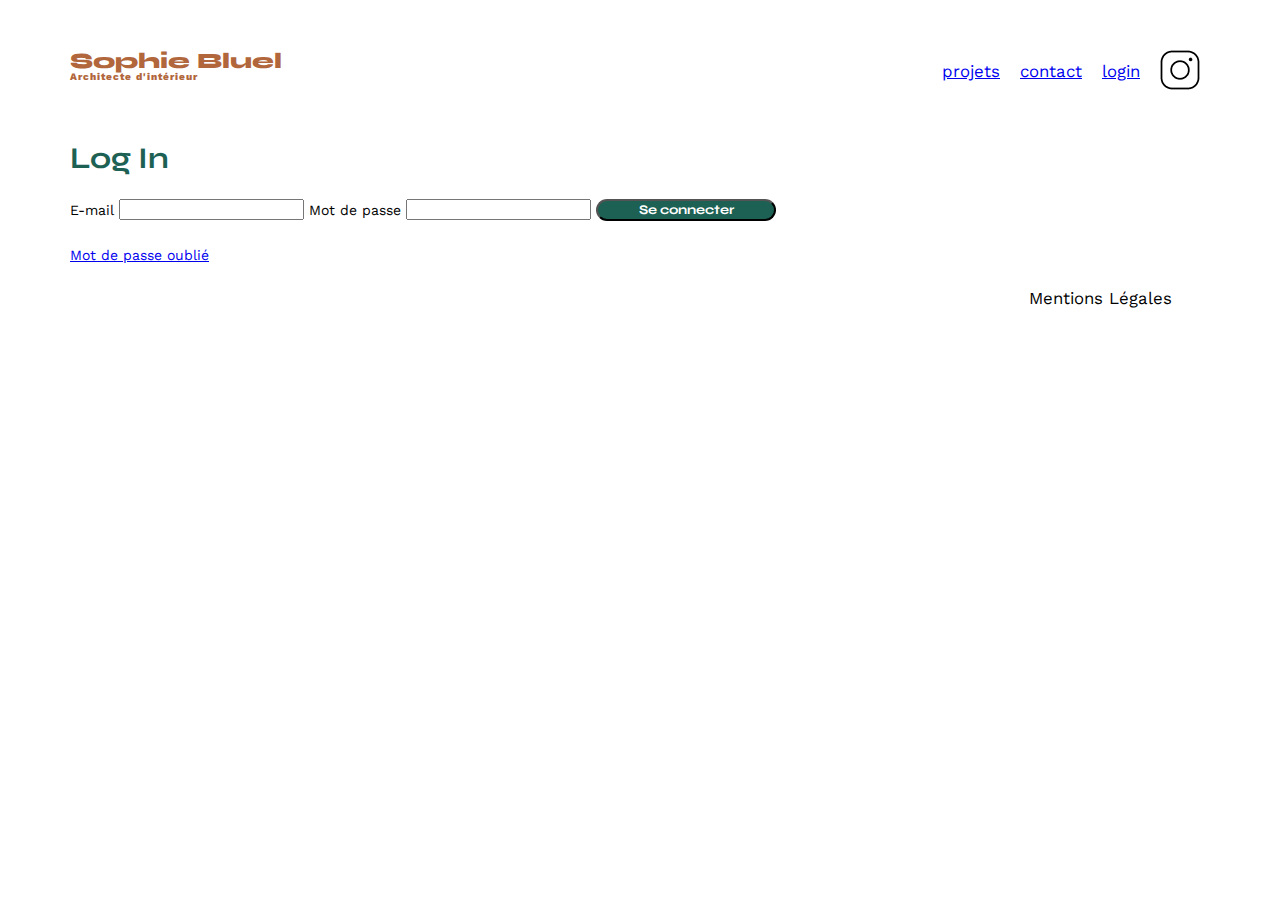
==== FrontEnd/login.html @ 6e998dd1 "#" ====
<!DOCTYPE html>
<html lang="fr">
  <head>
    <meta charset="UTF-8" />
    <title>Sophie Bluel - Architecte d'intérieur</title>
    <meta name="viewport" content="width=device-width, initial-scale=1.0" />
    <link rel="preconnect" href="https://fonts.googleapis.com" />
    <link rel="preconnect" href="https://fonts.gstatic.com" crossorigin />
    <link
      href="https://fonts.googleapis.com/css2?family=Syne:wght@700;800&family=Work+Sans&display=swap"
      rel="stylesheet"
    />
    <meta name="description" content="" />
    <link rel="stylesheet" href="./assets/style.css" />
    <script src="JavaScript/login.js" defer></script>
  </head>
  <body>
    <header>
      <h1>Sophie Bluel <span>Architecte d'intérieur</span></h1>
      <nav>
        <ul>
          <li><a href="index.html#portfolio">projets</a></li>
          <li><a href="index.html#contact">contact</a></li>
          <li><a href="login.html">login</a></li>
          <li><img src="./assets/icons/instagram.png" alt="Instagram" /></li>
        </ul>
      </nav>
    </header>
    <main>
      <div class="form">
        <h2>Log In</h2>
        <form id="loginform" action="#" method="post">
          <label for="email">E-mail</label>
          <input type="email" name="email" id="email" required />
          <label for="password">Mot de passe</label>
          <input type="password" name="password" id="password" required />
          <input type="submit" value="Se connecter" id="submitButton" />
        </form>
        <p><a href="#">Mot de passe oublié</a></p>
      </div>
    </main>

    <footer>
      <nav>
        <ul>
          <li>Mentions Légales</li>
        </ul>
      </nav>
    </footer>
  </body>
</html>
---- FrontEnd/assets/style.css ----
html, body, div, span, applet, object, iframe,
h1, h2, h3, h4, h5, h6, p, blockquote, pre,
a, abbr, acronym, address, big, cite, code,
del, dfn, em, img, ins, kbd, q, s, samp,
small, strike, strong, sub, sup, tt, var,
b, u, i, center,
dl, dt, dd, ol, ul, li,
fieldset, form, label, legend,
table, caption, tbody, tfoot, thead, tr, th, td,
article, aside, canvas, details, embed,
figure, figcaption, footer, header, hgroup,
menu, nav, output, ruby, section, summary,
time, mark, audio, video {
	margin: 0;
	padding: 0;
	border: 0;
	font-size: 100%;
	font: inherit;
	vertical-align: baseline;
}
/* HTML5 display-role reset for older browsers */
article, aside, details, figcaption, figure,
footer, header, hgroup, menu, nav, section {
	display: block;
}
body {
	line-height: 1;
}
ol, ul {
	list-style: none;
}
blockquote, q {
	quotes: none;
}
blockquote:before, blockquote:after,
q:before, q:after {
	content: '';
	content: none;
}
table {
	border-collapse: collapse;
	border-spacing: 0;
}
/** end reset css**/
body {
	max-width: 1140px;
	margin:auto;
	font-family: 'Work Sans' ;
	font-size: 14px;
}
header {
	display: flex;
	justify-content: space-between;
	margin: 50px 0
}
section {
	margin: 50px 0
}
.div-container {
    min-width: 550px;
	width: 50%;
    display: flex;
    justify-content: space-evenly;
    margin: 35px auto;
}
.div-container > * {
	padding: 10px 20px;
	border: 1px solid #1D6154;
	border-radius: 25px;
	font-family: 'Syne';
	color: #1D6154;
	cursor: pointer;
}
.div-container > *:hover{
	background-color: #1D6154;
	color: white;
}
h1{
	display: flex;
	flex-direction: column;
	font-family: 'Syne';
	font-size: 22px;
	font-weight: 800;
	color: #B1663C
}

h1 > span {
	font-family: 'Work Sans';
	font-size:10px;
	letter-spacing: 0.1em;
;
}

h2{
	font-family: 'Syne';
	font-weight: 700;
	font-size: 30px;
	color: #1D6154
}
nav ul {
	display: flex;
	align-items: center;
	list-style-type: none;

}
nav li {
	padding: 0 10px;
	font-size: 1.2em;
}

li:hover {
	color: #B1663C;
}
#introduction {
	display: flex;
	align-items: center;
}
#introduction figure {
	flex: 1
}
#introduction img {
	display: block;
	margin: auto;
	width: 80%;
}

#introduction article {
	flex: 1
}
#introduction h2 {
	margin-bottom: 1em;
}

#introduction p {
	margin-bottom: 0.5em;
}
#portfolio h2 {
	text-align: center;
	margin-bottom: 1em;
}
.gallery {
	width: 100%;
	display: grid;
	grid-template-columns: 1fr 1fr 1fr;
	grid-column-gap: 20px;
	grid-row-gap: 20px;
}

.gallery img {
	width: 100%;
	height: 500px;
    overflow: hidden;
	object-fit: cover;
}
.modal-gallery {
    width: 100%;
	display: grid;
	grid-template-columns: 1fr 1fr 1fr 1fr 1fr;
	grid-column-gap: 20px;
	grid-row-gap: 20px;
}
.modal-gallery img {
	width: 100%;
}

#contact {
	width: 50%;
margin: auto;
}
#contact > * {
	text-align: center;

}
#contact h2{
	margin-bottom: 20px;
}
#contact form {
	text-align: left;
	margin-top:30px;
	display: flex;
	flex-direction: column;
}

#contact input {
	height: 50px;
	font-size: 1.2em;
	border: none;
	box-shadow: 0px 4px 14px rgba(0, 0, 0, 0.09);
}
#contact label {
	margin: 2em 0 1em 0;
}
#contact textarea {
	border: none;
	box-shadow: 0px 4px 14px rgba(0, 0, 0, 0.09);
}

input[type="submit"]{
	font-family: 'Syne';
	font-weight: 700;
	color: white;
	background-color: #1D6154;
	margin : 2em auto ;
	width: 180px;
	text-align: center;
	border-radius: 60px ;
}

footer nav ul {
	display: flex;
	justify-content: flex-end;
	margin: 2em
}
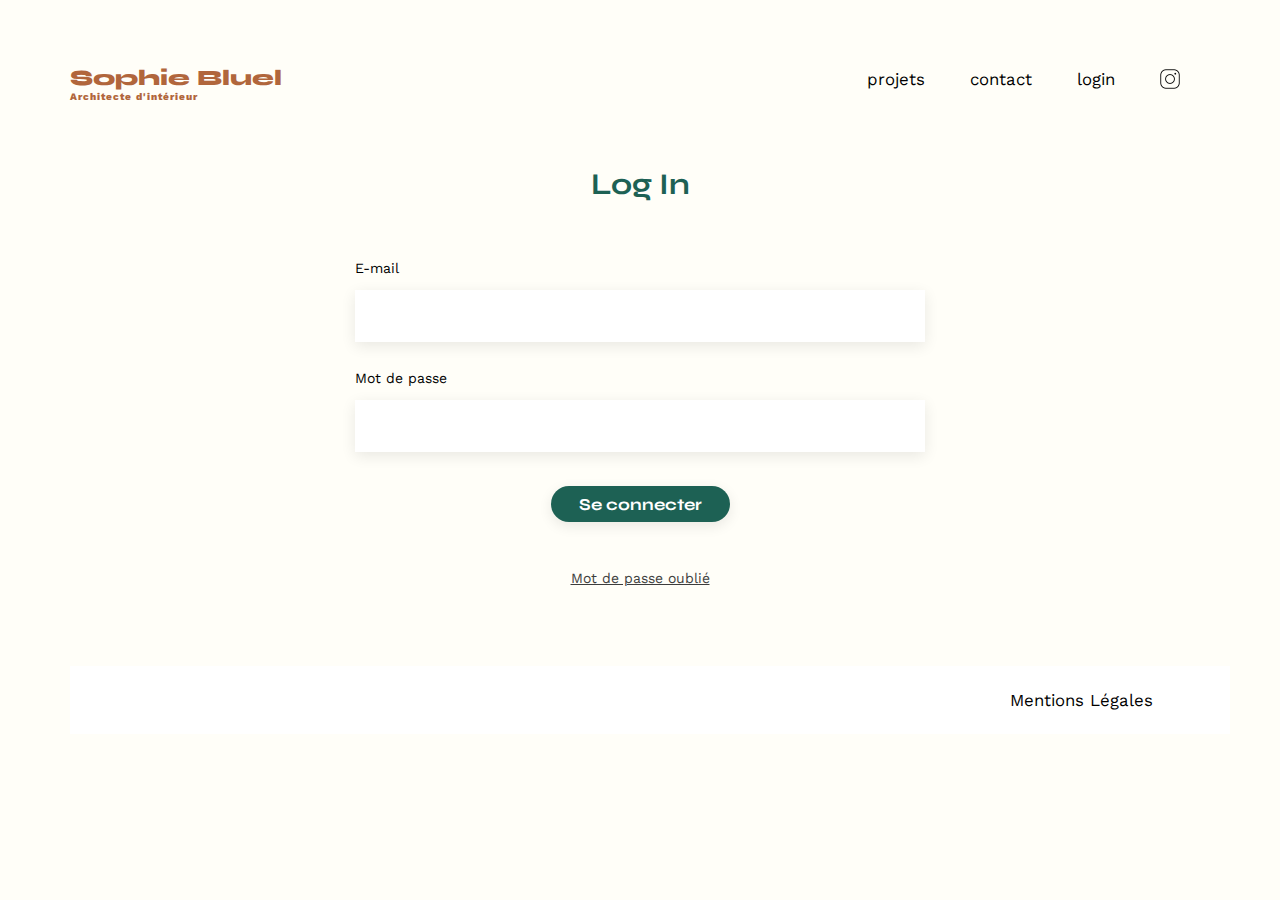
==== commit 7cd2e96b: "css edits" ====
--- a/FrontEnd/login.html
+++ b/FrontEnd/login.html
@@ -11,7 +11,7 @@
       rel="stylesheet"
     />
     <meta name="description" content="" />
-    <link rel="stylesheet" href="./assets/style.css" />
+    <link rel="stylesheet" href="./assets/styles2.css" />
     <script src="JavaScript/login.js" defer></script>
   </head>
   <body>
--- a/FrontEnd/assets/styles2.css
+++ b/FrontEnd/assets/styles2.css
@@ -0,0 +1,132 @@
+
+.form {
+	width: 50%;
+	margin: auto;
+}
+.form > * {
+	text-align: center;
+	
+}
+.form h2{
+	margin-bottom: 20px;
+}
+.form form {
+	text-align: left;
+	margin-top:30px;
+	display: flex;
+	flex-direction: column;
+}
+
+.form input {
+	height: 50px;
+	font-size: 1.2em;
+	border: none;
+	box-shadow: 0px 4px 14px rgba(0, 0, 0, 0.09);
+}
+
+.form select {
+	height: 50px;
+	font-size: 1.2em;
+	border: none;
+	box-shadow: 0px 4px 14px rgba(0, 0, 0, 0.09);
+}
+
+.form label {
+	margin: 2em 0 1em 0;
+}
+.form textarea {
+	border: none;
+	box-shadow: 0px 4px 14px rgba(0, 0, 0, 0.09);
+}
+
+nav ul {
+	display: flex;
+	align-items: center;
+	list-style-type: none;
+	gap: 25px;
+}
+ul a{
+    text-decoration: none;
+    color: black;
+}
+ul a:hover{
+    font-weight: bold;
+}
+nav li {
+	padding: 0 10px;
+	font-size: 1.2em;
+    
+	
+}
+li img{
+	width: 50%;
+	margin-top: 5px;
+	height: auto;
+}
+li:hover {
+	color: #B1663C;
+}
+header {
+	display: flex;
+	justify-content: space-between;
+	margin: 50px 0
+}
+h1{
+	display: flex;
+	flex-direction: column;
+	font-family: 'Syne';
+	font-size: 22px;
+	font-weight: 800;
+	color: #B1663C
+}
+
+h1 > span {
+	font-family: 'Work Sans';
+	font-size:10px;
+	letter-spacing: 0.1em;
+;
+}
+h2{
+	font-family: 'Syne';
+	font-weight: 700;
+	font-size: 30px;
+	color: #1D6154
+}
+body {
+	max-width: 1140px;
+	margin:auto;
+	font-family: 'Work Sans' ;
+	font-size: 14px;
+    background-color: #fffef8;
+}
+input[type="submit"]{
+	font-family: 'Syne';
+	font-weight: 700;
+	color: white;
+	background-color: #1D6154;
+	margin : 2em auto ;
+	width: 179px;
+    height: 36px;
+	text-align: center;
+	border-radius: 60px ;
+}
+p a{
+    color: #3D3D3D;
+}
+footer {
+    background-color: rgb(255, 255, 255); 
+    width: 100%; 
+    position: relative; 
+    margin-top: 80px; 
+    padding: 10px; 
+}
+
+footer nav ul {
+    display: flex;
+    justify-content: flex-end; 
+    padding-right: 5%; /* Ajustez cet espacement selon vos besoins */
+}
+input[type="submit"]:hover{
+	background-color: #0E2F28;
+	cursor: pointer;
+}